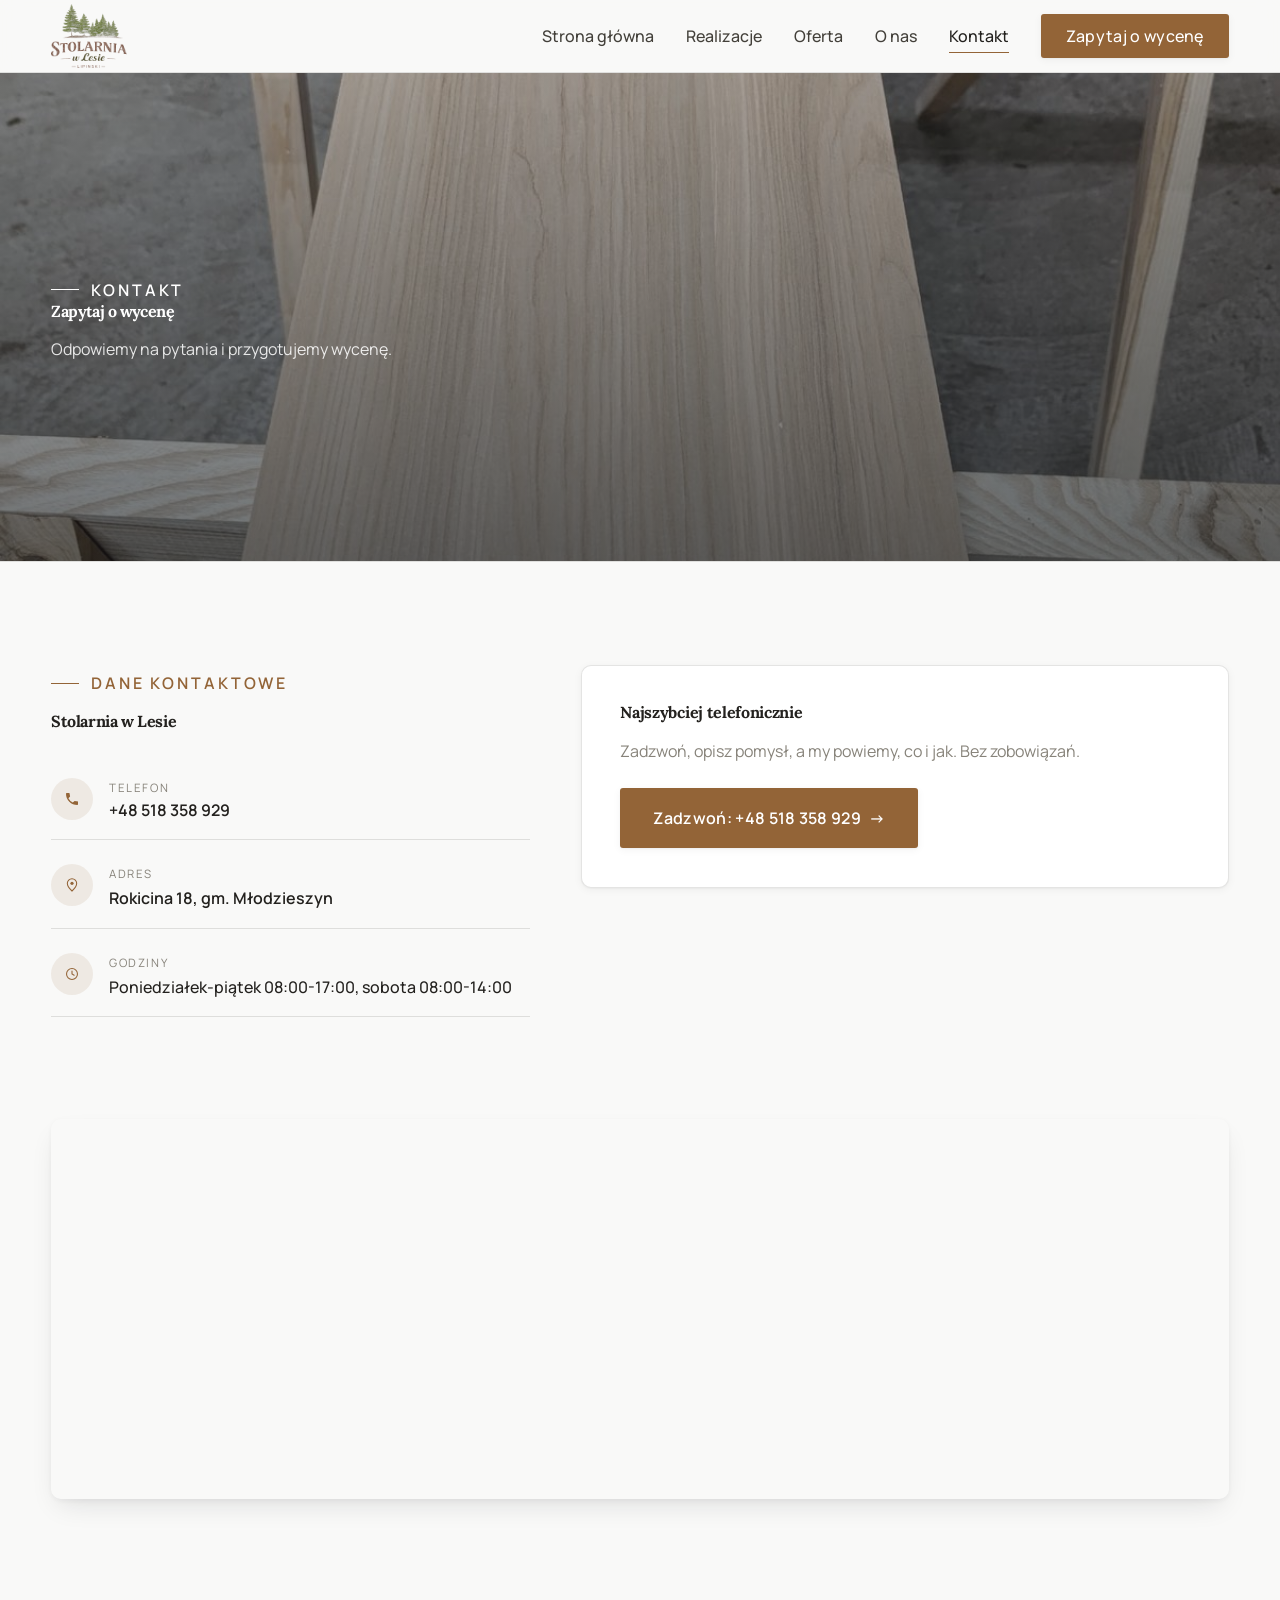
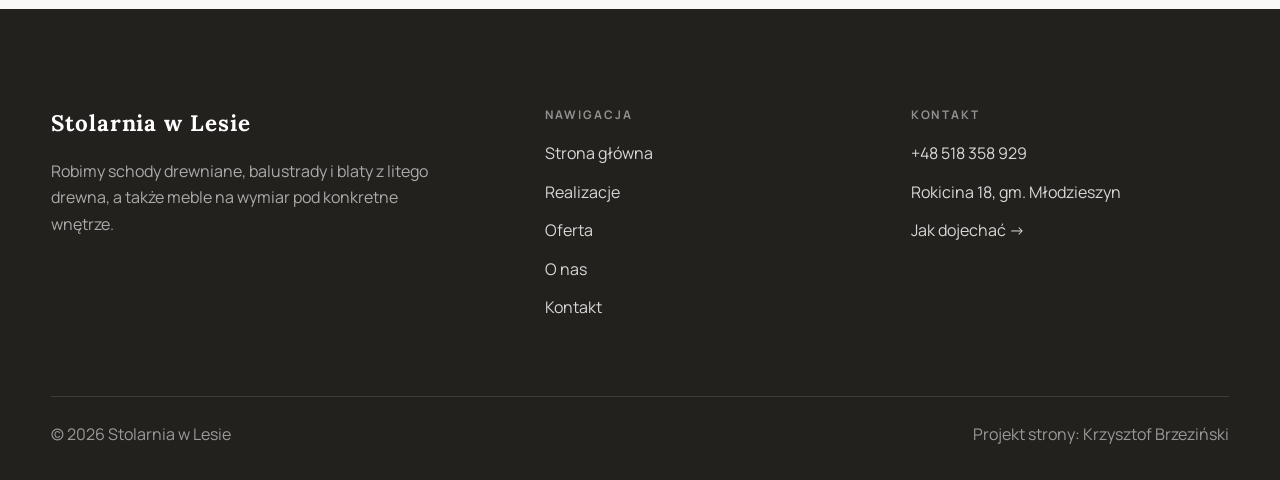
==== kontakt.html @ 7cae258b "Demo: Stolarnia w Lesie (schody i blaty z drewna) - realne zdjęcia + logo z wizytówki Google" ====
<!DOCTYPE html>
<html lang="pl">
<head>
<meta charset="UTF-8">
<meta name="viewport" content="width=device-width, initial-scale=1.0">
<title>Kontakt - Stolarnia w Lesie</title>
<meta name="description" content="Kontakt Stolarnia w Lesie - Rokicina 18, gm. Młodzieszyn">
<link rel="preconnect" href="https://fonts.googleapis.com">
<link rel="preconnect" href="https://fonts.gstatic.com" crossorigin>
<link href="https://fonts.googleapis.com/css2?family=Lora:wght@500;600;700&family=Manrope:wght@400;500;600&display=swap" rel="stylesheet">
<link rel="stylesheet" href="assets/styles.css">
</head>
<body>

<header class="nav">
  <div class="wrap nav-inner">
    <a class="brand brand-has-logo" href="index.html"><img class="brand-logo" src="img/logo.png" alt="Stolarnia w Lesie"></a>
    <nav class="nav-links">
      <a href="index.html">Strona główna</a>
      <a href="realizacje.html">Realizacje</a>
      <a href="oferta.html">Oferta</a>
      <a href="o-nas.html">O nas</a>
      <a href="kontakt.html" class="active">Kontakt</a>
      <a href="kontakt.html" class="btn btn-accent">Zapytaj o wycenę</a>
    </nav>
    <button class="nav-toggle" aria-label="Menu"><span></span><span></span><span></span></button>
  </div>
</header>

<section class="pagehead">
  <img src="img/g4.jpg" alt="Stolarnia w Lesie - Zapytaj o wycenę">
  <div class="wrap">
    <span class="eyebrow">Kontakt</span>
    <h1>Zapytaj o wycenę</h1>
    <p>Odpowiemy na pytania i przygotujemy wycenę.</p>
  </div>
</section>
<section>
  <div class="wrap contact-grid">
    <div class="reveal">
      <span class="eyebrow">Dane kontaktowe</span>
      <h2 style="margin:var(--space-4) 0 var(--space-6)">Stolarnia w Lesie</h2>
      <div class="info-list">
        <div class="info-row"><div class="ic"><svg class="ico-tel" width="16" height="16" viewBox="0 0 24 24" fill="none" aria-hidden="true"><path d="M6.6 10.8a15.5 15.5 0 0 0 6.6 6.6l2.2-2.2a1 1 0 0 1 1-.24 11.4 11.4 0 0 0 3.6.58 1 1 0 0 1 1 1V20a1 1 0 0 1-1 1A17 17 0 0 1 3 4a1 1 0 0 1 1-1h3.5a1 1 0 0 1 1 1c0 1.25.2 2.46.58 3.6a1 1 0 0 1-.25 1l-2.23 2.2Z" fill="currentColor"/></svg></div><div><div class="lbl">Telefon</div><a class="val" href="tel:+48518358929">+48 518 358 929</a></div></div>
        <div class="info-row"><div class="ic"><svg class="ico-pin" width="16" height="16" viewBox="0 0 24 24" fill="none" aria-hidden="true"><path d="M12 21s7-6.1 7-11.5A7 7 0 0 0 5 9.5C5 14.9 12 21 12 21Z" stroke="currentColor" stroke-width="1.6" fill="none"/><circle cx="12" cy="9.5" r="2.4" fill="currentColor"/></svg></div><div><div class="lbl">Adres</div><div class="val">Rokicina 18, gm. Młodzieszyn</div></div></div>
        <div class="info-row"><div class="ic"><svg class="ico-clock" width="16" height="16" viewBox="0 0 24 24" fill="none" aria-hidden="true"><circle cx="12" cy="12" r="8.2" stroke="currentColor" stroke-width="1.6"/><path d="M12 7.5V12l3.2 1.9" stroke="currentColor" stroke-width="1.6" stroke-linecap="round"/></svg></div><div><div class="lbl">Godziny</div><div class="val" style="font-weight:500">Poniedziałek-piątek 08:00-17:00, sobota 08:00-14:00</div></div></div>
      </div>
    </div>
    <div class="reveal">
      <div class="form">
        <h3 style="margin-bottom:var(--space-4)">Najszybciej telefonicznie</h3>
        <p class="muted" style="margin-bottom:var(--space-5)">Zadzwoń, opisz pomysł, a my powiemy, co i jak. Bez zobowiązań.</p>
        <a href="tel:+48518358929" class="btn btn-accent" style="justify-content:center">Zadzwoń: +48 518 358 929 <span class="arr">→</span></a>
      </div>
    </div>
  </div>
</section>
<section style="padding-top:0">
  <div class="wrap reveal">
    <iframe class="map" title="Stolarnia w Lesie - Sochaczew" src="https://maps.google.com/maps?q=52.3304174%2C20.1291315&z=15&output=embed" loading="lazy" referrerpolicy="no-referrer-when-downgrade"></iframe>
  </div>
</section>

<footer>
  <div class="wrap">
    <div class="foot-grid">
      <div class="foot-brand">
        <div class="name">Stolarnia w Lesie</div>
        <p>Robimy schody drewniane, balustrady i blaty z litego drewna, a także meble na wymiar pod konkretne wnętrze.</p>
      </div>
      <div class="foot-col">
        <h4>Nawigacja</h4>
        <a href="index.html">Strona główna</a>
        <a href="realizacje.html">Realizacje</a>
        <a href="oferta.html">Oferta</a>
        <a href="o-nas.html">O nas</a>
        <a href="kontakt.html">Kontakt</a>
      </div>
      <div class="foot-col">
        <h4>Kontakt</h4>
        <a href="tel:+48518358929">+48 518 358 929</a>
        <p>Rokicina 18, gm. Młodzieszyn</p>
        <a href="https://maps.google.com/?cid=9278666381955128504&g_mp=CiVnb29nbGUubWFwcy5wbGFjZXMudjEuUGxhY2VzLkdldFBsYWNlEAIYBCAA" target="_blank" rel="noopener">Jak dojechać →</a>
      </div>
    </div>
    <div class="foot-bot">
      <span>© 2026 Stolarnia w Lesie</span>
      <span>Projekt strony: Krzysztof Brzeziński</span>
    </div>
  </div>
</footer>


<script src="assets/main.js"></script>
</body>
</html>
---- assets/styles.css ----
/* ============================================================
   STOLBASZ — premium, architektoniczny B2B fit-out
   Jasna paleta, zero brązu. System wg premium-web-craft.
   Projekt strony: Krzysztof Brzeziński
   ============================================================ */

:root{
  /* PALETA — jasna, architektoniczna, chłodna */
  --paper:#F3F1EC;          /* główne tło */
  --paper-2:#E6E3DB;        /* sekcje alternatywne (chłodny jasny szary) */
  --paper-3:#E6E3DB;        /* delikatne wypełnienia */
  --ink:#23211E;            /* tekst główny — chłodny grafit */
  --ink-soft:#43403A;       /* nagłówki drugorzędne */
  --muted:#87837A;          /* tekst poboczny */
  --line:rgba(35,33,30,.12);/* hairline */
  --accent:#8A6B3C;         /* stonowany petrol-slate — jedyny akcent */
  --accent-d:#6E5430;
  --accent-soft:rgba(138,107,60,.10);
  --dark:#23211E;           /* sekcje ciemne (stopka/CTA) */

  /* ODSTĘPY — skala 4/8 */
  --space-1:4px; --space-2:8px; --space-3:12px; --space-4:16px; --space-5:24px;
  --space-6:32px; --space-7:48px; --space-8:64px; --space-9:96px; --space-10:128px;

  /* TYPOGRAFIA — fluid clamp() */
  --text-sm:clamp(.82rem,.8rem+.1vw,.9rem);
  --text-base:clamp(1rem,.97rem+.15vw,1.1rem);
  --text-lg:clamp(1.12rem,1.05rem+.3vw,1.3rem);
  --text-h3:clamp(1.2rem,1.1rem+.5vw,1.5rem);
  --text-h2:clamp(1.9rem,1.5rem+1.9vw,2.8rem);
  --text-h1:clamp(2.6rem,1.9rem+3.6vw,4.6rem);

  /* PROMIENIE — architektoniczne, raczej ostre */
  --r-sm:3px; --r-md:6px; --r-lg:10px;

  /* RUCH */
  --ease:cubic-bezier(.25,.46,.45,.94); --dur:.24s;

  /* CIENIE — miękkie, warstwowe */
  --sh-sm:0 1px 2px rgba(16,24,32,.04), 0 2px 8px rgba(16,24,32,.05);
  --sh-md:0 2px 6px rgba(16,24,32,.05), 0 12px 28px -8px rgba(16,24,32,.12);
  --sh-lg:0 6px 14px rgba(16,24,32,.07), 0 26px 56px -18px rgba(16,24,32,.22);

  --hairline:1px solid var(--line);

  --font-display:'Lora',serif;
  --font-body:'Manrope',sans-serif;
}

*{box-sizing:border-box;margin:0;padding:0}
html{scroll-behavior:smooth}
body{
  font-family:var(--font-body);
  font-size:var(--text-base);
  line-height:1.65;
  color:var(--ink);
  background:var(--paper);
  -webkit-font-smoothing:antialiased;
  text-rendering:optimizeLegibility;
}
img{max-width:100%;display:block}
a{color:inherit;text-decoration:none}

.wrap{width:min(92%,1180px);margin-inline:auto}
section{padding-block:clamp(52px,6.5vw,96px)}

h1,h2,h3{font-family:var(--font-display);font-weight:700;line-height:1.08;letter-spacing:-.02em;color:var(--ink)}
h1{font-size:var(--text-h1);letter-spacing:-.035em}
h2{font-size:var(--text-h2);letter-spacing:-.025em}
h3{font-size:var(--text-h3)}
p{max-width:65ch}

.eyebrow{
  font-family:var(--font-body);
  font-size:var(--text-sm);
  font-weight:600;
  letter-spacing:.18em;
  text-transform:uppercase;
  color:var(--accent);
  display:inline-flex;align-items:center;gap:var(--space-3);
}
.eyebrow::before{content:"";width:28px;height:1px;background:var(--accent);display:inline-block}

.muted{color:var(--muted)}
.lead{font-size:var(--text-lg);line-height:1.55;color:var(--ink-soft);max-width:50ch}

/* ---------- BUTTONS ---------- */
.btn{
  display:inline-flex;align-items:center;gap:var(--space-2);
  font-weight:600;font-size:var(--text-sm);letter-spacing:.02em;
  padding:var(--space-4) var(--space-6);
  border-radius:var(--r-sm);
  transition:transform var(--dur) var(--ease),box-shadow var(--dur) var(--ease),background var(--dur) var(--ease);
  cursor:pointer;border:1px solid transparent;
}
.btn-accent{background:var(--accent);color:#fff;box-shadow:var(--sh-sm)}
.btn-accent:hover{background:var(--accent-d);transform:translateY(-2px);box-shadow:var(--sh-md)}
.btn-accent:active{transform:translateY(0);box-shadow:var(--sh-sm)}
.btn-ghost{background:transparent;color:var(--ink);border-color:var(--line)}
.btn-ghost:hover{border-color:var(--accent);color:var(--accent);transform:translateY(-2px)}
.btn-light{background:#fff;color:var(--ink);box-shadow:var(--sh-sm)}
.btn-light:hover{transform:translateY(-2px);box-shadow:var(--sh-md)}
.btn .arr{transition:transform var(--dur) var(--ease)}
.btn:hover .arr{transform:translateX(4px)}

/* ---------- NAV ---------- */
.nav{
  position:sticky;top:0;z-index:50;
  background:color-mix(in srgb,var(--paper) 88%,transparent);
  backdrop-filter:saturate(140%) blur(10px);
  border-bottom:var(--hairline);
}
.nav-inner{display:flex;align-items:center;justify-content:space-between;height:72px}
.brand{display:flex;flex-direction:column;line-height:1}
.brand .name{font-family:var(--font-display);font-weight:800;font-size:1.35rem;letter-spacing:.04em}
.brand .sub{font-size:.62rem;letter-spacing:.34em;text-transform:uppercase;color:var(--muted);margin-top:5px}
.nav-links{display:flex;align-items:center;gap:var(--space-6)}
.nav-links a{font-size:var(--text-sm);font-weight:500;color:var(--ink-soft);position:relative;padding-block:4px;transition:color var(--dur) var(--ease)}
.nav-links a::after{content:"";position:absolute;left:0;bottom:0;width:0;height:1.5px;background:var(--accent);transition:width var(--dur) var(--ease)}
.nav-links a:hover,.nav-links a.active{color:var(--ink)}
.nav-links a:hover::after,.nav-links a.active::after{width:100%}
.nav-links .btn{padding:var(--space-2) var(--space-5)}
/* przyciski w nav: właściwy kolor (przebij .nav-links a) + bez podkreślenia */
.nav-links a.btn-accent{color:#fff}
.nav-links a.btn-ghost,.nav-links a.btn-light{color:var(--ink)}
.nav-links a.btn::after{display:none}
.nav-toggle{display:none;background:none;border:none;cursor:pointer;flex-direction:column;gap:5px;padding:8px}
.nav-toggle span{width:24px;height:2px;background:var(--ink);transition:var(--dur)}

/* ---------- HERO (split) ---------- */
.hero{position:relative;overflow:hidden;border-bottom:var(--hairline)}
.hero-grid{display:grid;grid-template-columns:1.05fr .95fr;gap:clamp(24px,4vw,60px);align-items:center;
  padding-block:clamp(36px,4.5vw,64px)}
.hero-copy .eyebrow{margin-bottom:var(--space-5)}
.hero-copy h1{margin-bottom:var(--space-5)}
.hero-copy .lead{margin-bottom:var(--space-7)}
.hero-actions{display:flex;flex-wrap:wrap;gap:var(--space-4)}
.hero-art{position:relative;aspect-ratio:4/3;border-radius:var(--r-lg);overflow:hidden;box-shadow:var(--sh-lg)}
.hero-art img{width:100%;height:100%;object-fit:cover}
.hero-art::after{content:"";position:absolute;inset:0;background:linear-gradient(180deg,transparent 55%,rgba(18,24,28,.28))}
.hero-badge{position:absolute;left:var(--space-5);bottom:var(--space-5);z-index:2;
  background:rgba(252,252,251,.94);backdrop-filter:blur(4px);
  border-radius:var(--r-md);padding:var(--space-4) var(--space-5);box-shadow:var(--sh-md);max-width:78%}
.hero-badge strong{display:block;font-family:var(--font-display);font-size:1rem;letter-spacing:-.01em}
.hero-badge span{font-size:var(--text-sm);color:var(--muted)}

/* ---------- HERO duży / kinowy (strona główna) ---------- */
.hero-cine{position:relative;min-height:clamp(560px,82vh,840px);min-height:clamp(560px,82svh,840px);display:flex;align-items:center;overflow:hidden;border-bottom:var(--hairline)}
.hero-cine>img{position:absolute;inset:0;width:100%;height:100%;object-fit:cover;z-index:0}
.hero-cine::after{content:"";position:absolute;inset:0;z-index:1;
  background:linear-gradient(95deg,rgba(13,18,23,.86) 0%,rgba(13,18,23,.64) 32%,rgba(13,18,23,.24) 62%,rgba(13,18,23,.04) 100%)}
.hero-cine .wrap{position:relative;z-index:2;padding-block:var(--space-8)}
.hero-cine .hero-copy{max-width:660px}
.hero-cine .eyebrow{color:#fff;margin-bottom:var(--space-5)}
.hero-cine .eyebrow::before{background:#fff}
.hero-cine h1{color:#fff;margin-bottom:var(--space-5);font-size:clamp(2.9rem,2rem+4.4vw,5.2rem)}
.hero-cine .lead{color:rgba(255,255,255,.92);max-width:48ch;margin-bottom:var(--space-7)}
.hero-cine .hero-actions{display:flex;flex-wrap:wrap;gap:var(--space-4)}
@media(max-width:680px){
  .hero-cine{min-height:clamp(520px,76vh,640px);min-height:clamp(520px,76svh,640px);align-items:flex-end}
  .hero-cine::after{background:linear-gradient(0deg,rgba(13,18,23,.9) 6%,rgba(13,18,23,.45) 55%,rgba(13,18,23,.25) 100%)}
  .hero-cine .wrap{padding-bottom:var(--space-9)}
}

/* full-bleed hero variant (podstrony) */
.pagehead{position:relative;min-height:46vh;min-height:46svh;display:flex;align-items:flex-end;overflow:hidden;border-bottom:var(--hairline)}
.pagehead img{position:absolute;inset:0;width:100%;height:100%;object-fit:cover}
.pagehead::after{content:"";position:absolute;inset:0;background:linear-gradient(180deg,rgba(18,24,28,.25),rgba(18,24,28,.62))}
.pagehead .wrap{position:relative;z-index:2;padding-block:var(--space-9);color:#fff}
.pagehead h1{color:#fff;max-width:18ch}
.pagehead .eyebrow{color:#fff}
.pagehead .eyebrow::before{background:#fff}
.pagehead p{color:rgba(255,255,255,.86);margin-top:var(--space-4);max-width:54ch}

/* ---------- STRIP (pasek skrótów / liczby) ---------- */
.strip{background:var(--dark);color:#fff}
.strip .wrap{display:grid;grid-template-columns:repeat(4,1fr);gap:var(--space-6);padding-block:var(--space-8)}
.strip .item .k{font-family:var(--font-display);font-size:clamp(1.6rem,1.2rem+1.4vw,2.4rem);font-weight:800;letter-spacing:-.02em;color:#fff}
.strip .item .v{font-size:var(--text-sm);color:rgba(255,255,255,.66);margin-top:var(--space-2);line-height:1.45}
.strip .item{border-left:2px solid var(--accent);padding-left:var(--space-5)}

/* ---------- SECTION HEAD ---------- */
.head{max-width:48rem;margin-bottom:var(--space-8)}
.head.center{margin-inline:auto;text-align:center}
.head .eyebrow{margin-bottom:var(--space-4)}
.head h2{margin-bottom:var(--space-4)}
.head p{color:var(--muted);font-size:var(--text-lg);line-height:1.55}
.head.center p{margin-inline:auto}

/* ---------- INTRO SPLIT ---------- */
.split{display:grid;grid-template-columns:.92fr 1.08fr;gap:clamp(28px,5vw,80px);align-items:center}
.split.rev{grid-template-columns:1.08fr .92fr}
.split.rev .split-art{order:-1}
.split-art{position:relative;aspect-ratio:5/4;border-radius:var(--r-lg);overflow:hidden;box-shadow:var(--sh-lg)}
.split-art img{width:100%;height:100%;object-fit:cover}
.split-copy h2{margin-bottom:var(--space-5)}
.split-copy p+p{margin-top:var(--space-4)}
.split-copy .btn{margin-top:var(--space-6)}

/* ---------- SERVICES (zakres) ---------- */
.svc-grid{display:grid;grid-template-columns:repeat(auto-fit,minmax(280px,1fr));gap:var(--space-5)}
.svc{background:#fff;border:var(--hairline);border-radius:var(--r-md);padding:var(--space-7) var(--space-6);
  transition:transform var(--dur) var(--ease),box-shadow var(--dur) var(--ease),border-color var(--dur) var(--ease);
  position:relative;overflow:hidden}
.svc::before{content:"";position:absolute;left:0;top:0;width:3px;height:0;background:var(--accent);transition:height var(--dur) var(--ease)}
.svc:hover{transform:translateY(-4px);box-shadow:var(--sh-md);border-color:transparent}
.svc:hover::before{height:100%}
.svc .ic{font-family:var(--font-display);font-size:.8rem;font-weight:700;letter-spacing:.12em;color:var(--accent);margin-bottom:var(--space-4)}
.svc h3{margin-bottom:var(--space-3);font-size:1.22rem}
.svc p{color:var(--muted);font-size:var(--text-base);line-height:1.6}

/* big detailed service rows */
.svc-row{display:grid;grid-template-columns:.8fr 1.2fr;gap:clamp(20px,4vw,60px);align-items:center;padding-block:var(--space-8)}
.svc-row+.svc-row{border-top:var(--hairline)}
.svc-row.rev{grid-template-columns:1.2fr .8fr}
.svc-row.rev .svc-row-art{order:-1}
.svc-row-art{aspect-ratio:4/3;border-radius:var(--r-md);overflow:hidden;box-shadow:var(--sh-md)}
.svc-row-art img{width:100%;height:100%;object-fit:cover}
.svc-row h3{font-size:1.5rem;margin-bottom:var(--space-4)}
.svc-row .num{font-family:var(--font-display);font-size:.85rem;font-weight:700;letter-spacing:.14em;color:var(--accent);display:block;margin-bottom:var(--space-3)}
.svc-row ul{list-style:none;margin-top:var(--space-4);display:flex;flex-direction:column;gap:var(--space-2)}
.svc-row li{position:relative;padding-left:var(--space-5);color:var(--muted);font-size:var(--text-base)}
.svc-row li::before{content:"";position:absolute;left:0;top:.62em;width:8px;height:1px;background:var(--accent)}

/* ---------- GALLERY (realizacje) ---------- */
.gallery{display:grid;grid-template-columns:repeat(12,1fr);gap:var(--space-4);grid-auto-rows:200px}
/* GALERIA MASONRY — pionowe zdjęcia (portrety beauty/wellness) bez przycinania: kolumny, height auto */
.gallery-masonry{column-count:3;column-gap:var(--space-4)}
@media(max-width:900px){.gallery-masonry{column-count:2}}
@media(max-width:560px){.gallery-masonry{column-count:1}}
.gallery-masonry .m-tile{break-inside:avoid;margin:0 0 var(--space-4);padding:0;position:relative;overflow:hidden;border-radius:var(--r-md);border:1px solid var(--line)}
.gallery-masonry .m-tile img{width:100%;height:auto;display:block}
.gallery-masonry .m-tile .cap{position:absolute;left:0;right:0;bottom:0;padding:var(--space-4);color:#fff;background:linear-gradient(0deg,rgba(0,0,0,.55),transparent);font-size:var(--text-sm)}
.gallery-masonry .m-tile .cap small{display:block;font-weight:400;opacity:.78;letter-spacing:.04em;text-transform:uppercase;font-size:.66rem;margin-top:3px}
.tile{position:relative;overflow:hidden;border-radius:var(--r-md);box-shadow:var(--sh-sm);
  transition:transform var(--dur) var(--ease),box-shadow var(--dur) var(--ease)}
.tile img{width:100%;height:100%;object-fit:cover;transition:transform .6s var(--ease)}
.tile:hover{box-shadow:var(--sh-md)}
.tile:hover img{transform:scale(1.05)}
.tile .cap{position:absolute;left:0;right:0;bottom:0;padding:var(--space-5) var(--space-4) var(--space-4);
  background:linear-gradient(transparent,rgba(18,24,28,.78));color:#fff;
  font-size:var(--text-sm);font-weight:600;letter-spacing:.01em;
  opacity:0;transform:translateY(8px);transition:var(--dur) var(--ease)}
.tile:hover .cap{opacity:1;transform:translateY(0)}
.tile .cap small{display:block;font-weight:400;opacity:.78;letter-spacing:.04em;text-transform:uppercase;font-size:.66rem;margin-top:3px}
/* bento spans */
.t-wide{grid-column:span 6}
.t-tall{grid-column:span 6;grid-row:span 2}
.t-std{grid-column:span 6}
.t-third{grid-column:span 4}
.t-two3{grid-column:span 8}

/* ---------- TRUST / WIARYGODNOŚĆ ---------- */
.trust{background:var(--paper-2)}
.trust-grid{display:grid;grid-template-columns:repeat(auto-fit,minmax(240px,1fr));gap:var(--space-5);margin-top:var(--space-7)}
.trust-card{background:#fff;border-radius:var(--r-md);padding:var(--space-7) var(--space-6);box-shadow:var(--sh-sm);border-top:3px solid var(--accent)}
.trust-card .big{font-family:var(--font-display);font-size:clamp(1.8rem,1.3rem+1.6vw,2.6rem);font-weight:800;letter-spacing:-.02em;color:var(--ink);line-height:1}
.trust-card h3{font-size:1.12rem;margin:var(--space-3) 0 var(--space-2)}
.trust-card p{color:var(--muted);font-size:var(--text-base);line-height:1.55}

/* ---------- CTA band ---------- */
.cta{background:var(--dark);color:#fff;position:relative;overflow:hidden}
.cta .wrap{display:grid;grid-template-columns:1.4fr .6fr;gap:var(--space-7);align-items:center;position:relative;z-index:2}
.cta h2{color:#fff;max-width:20ch}
.cta p{color:rgba(255,255,255,.74);margin-top:var(--space-4)}
.cta-actions{display:flex;flex-direction:column;gap:var(--space-3);align-items:flex-start}
.cta::before{content:"";position:absolute;right:-80px;top:-80px;width:360px;height:360px;border-radius:50%;
  background:radial-gradient(circle,var(--accent-soft),transparent 70%)}

/* ---------- CONTACT ---------- */
.contact-grid{display:grid;grid-template-columns:.85fr 1.15fr;gap:clamp(28px,4vw,56px);align-items:start}
.info-list{display:flex;flex-direction:column;gap:var(--space-2)}
.info-row{display:flex;gap:var(--space-4);align-items:flex-start;padding-block:var(--space-4);border-bottom:var(--hairline)}
.info-row .ic{flex:none;width:42px;height:42px;display:grid;place-items:center;border-radius:50%;
  background:var(--accent-soft);color:var(--accent);font-size:1.05rem}
.info-row .lbl{font-size:.72rem;letter-spacing:.14em;text-transform:uppercase;color:var(--muted)}
.info-row .val{font-weight:600;font-size:var(--text-base);margin-top:2px}
.info-row a.val:hover{color:var(--accent)}
.map{border:none;border-radius:var(--r-lg);box-shadow:var(--sh-md);width:100%;height:100%;min-height:380px;filter:grayscale(.2) contrast(1.02)}
.form{background:#fff;border:var(--hairline);border-radius:var(--r-lg);padding:clamp(24px,3vw,40px);box-shadow:var(--sh-sm)}
.form .fld{margin-bottom:var(--space-5)}
.form label{display:block;font-size:var(--text-sm);font-weight:600;margin-bottom:var(--space-2)}
.form input,.form textarea{width:100%;font-family:inherit;font-size:var(--text-base);color:var(--ink);
  padding:var(--space-4);border:var(--hairline);border-radius:var(--r-sm);background:var(--paper);transition:border-color var(--dur)}
.form input:focus,.form textarea:focus{outline:none;border-color:var(--accent);background:#fff}
.form textarea{resize:vertical;min-height:120px}
.form .note{font-size:var(--text-sm);color:var(--muted);margin-top:var(--space-3)}

/* ---------- FOOTER ---------- */
footer{background:var(--dark);color:#fff;padding-block:var(--space-9) var(--space-6)}
.foot-grid{display:grid;grid-template-columns:1.4fr 1fr 1fr;gap:var(--space-7);margin-bottom:var(--space-8)}
.foot-brand .name{font-family:var(--font-display);font-weight:800;font-size:1.4rem;letter-spacing:.04em}
.foot-brand p{color:rgba(255,255,255,.62);margin-top:var(--space-4);font-size:var(--text-base);max-width:38ch}
.foot-col h4{font-size:.74rem;letter-spacing:.16em;text-transform:uppercase;color:rgba(255,255,255,.5);margin-bottom:var(--space-4)}
.foot-col a,.foot-col p{display:block;color:rgba(255,255,255,.82);font-size:var(--text-base);margin-bottom:var(--space-3)}
.foot-col a:hover{color:#fff}
.foot-bot{border-top:1px solid rgba(255,255,255,.12);padding-top:var(--space-5);display:flex;justify-content:space-between;flex-wrap:wrap;gap:var(--space-3);
  font-size:var(--text-sm);color:rgba(255,255,255,.55)}
.foot-bot a:hover{color:#fff}

/* ---------- REVEAL ---------- */
.reveal{opacity:0;transform:translateY(22px);transition:opacity .6s var(--ease),transform .6s var(--ease)}
.reveal.in{opacity:1;transform:none}

/* ---------- RESPONSIVE ---------- */
@media(max-width:920px){
  .hero-grid,.split,.split.rev,.svc-row,.svc-row.rev,.cta .wrap,.contact-grid,.foot-grid{grid-template-columns:1fr}
  .split.rev .split-art,.svc-row.rev .svc-row-art{order:0}
  .hero-art{aspect-ratio:16/10;max-height:420px}
  .strip .wrap{grid-template-columns:repeat(2,1fr);gap:var(--space-7)}
  .gallery{grid-auto-rows:180px}
  .t-wide,.t-tall,.t-std,.t-third,.t-two3{grid-column:span 6}
  .t-tall{grid-row:span 1}
  .cta-actions{flex-direction:row;flex-wrap:wrap}
  .foot-grid{gap:var(--space-6)}
}
@media(max-width:680px){
  .nav-links{position:fixed;inset:72px 0 auto 0;background:var(--paper);flex-direction:column;align-items:stretch;
    gap:0;padding:var(--space-4) 6%;border-bottom:var(--hairline);box-shadow:var(--sh-md);
    transform:translateY(-120%);transition:transform var(--dur) var(--ease)}
  .nav-links.open{transform:translateY(0)}
  .nav-links a{padding-block:var(--space-4);border-bottom:var(--hairline)}
  .nav-links .btn{margin-top:var(--space-3);justify-content:center}
  .nav-toggle{display:flex}
  .strip .wrap{grid-template-columns:1fr}
  .gallery{grid-template-columns:repeat(6,1fr)}
  .foot-grid{grid-template-columns:1fr}
}
@media(prefers-reduced-motion:reduce){
  *{animation-duration:.01ms!important;transition:none!important}
  .reveal{opacity:1!important;transform:none!important}
  html{scroll-behavior:auto}
}

/* ============================================================
   PREMIUM LAYER — destylat deep-researchu branż (anty-AI, spokój).
   Zmienne STOLBASZ (--accent/--ink/--paper/--line/--dark). Ruch ledwo
   zauważalny, krzywa cubic-bezier(.16,.84,.44,1); prefers-reduced-motion
   pokryte blanketem wyżej. Karty hairline zamiast cieni = #1 sygnał „nie-AI".
   ============================================================ */

/* więcej oddechu między sekcjami (liderzy: 110-130px) */
section{padding-block:clamp(64px,8vw,128px)}

/* 1) Aksamitny reveal — dłuższa, miękka krzywa zamiast „skoku" */
.reveal{transition:opacity .9s cubic-bezier(.16,.84,.44,1),transform .9s cubic-bezier(.16,.84,.44,1);will-change:opacity,transform}
/* stagger TYLKO w galerii (tam pozycja = porządek dzieci) */
.gallery .reveal:nth-child(2){transition-delay:.07s}
.gallery .reveal:nth-child(3){transition-delay:.14s}
.gallery .reveal:nth-child(4){transition-delay:.21s}
.gallery .reveal:nth-child(5){transition-delay:.28s}
.gallery .reveal:nth-child(6){transition-delay:.35s}

/* 2) Hero STATYCZNY na .hero-cine — Ken Burns CAŁKIEM WYŁĄCZONY 26.06 (3. zgłoszenie Szymona).
   GENEZA: animowanie scale na <img> hero z teksturami (cegły/framugi) re-samplinguje obraz
   klatka po klatce → na części ekranów drobne drganie/shimmer = „heroshot się trzęsie".
   translateY usunięto wcześniej, scale-only + will-change/GPU NIE wystarczyły do GWARANCJI gładkości.
   Krzysztof zażądał pewności („make sure, że błąd się nie pojawi") > efekt. Zero animacji = 0% drgania.
   Delikatny zoom zostaje TYLKO w pełnoekranowych hero gastro/studio (hg-bg/hs-bg — tło, inny
   mechanizm, chwalone, nigdy nie zgłaszane). NIE wracać do KB na .hero-cine bez realnego testu
   na sprzęcie klienta — to ryzyko regresji „trzęsienia”. */
/* BEZPIECZNY "wow" na hero = jednorazowy FADE-IN (opacity), nie zoom.
   opacity nie dotyka bitmapy → gładkie na KAŻDYM zdjęciu/ekranie/GPU, zero ryzyka migotania.
   Geometryczny ruch (scale/translate) na .hero-cine jest ZAKAZANY (bramka pilnuje). */
@keyframes heroFade{from{opacity:0}to{opacity:1}}
.hero-cine>img{transform:none;animation:heroFade 1.1s ease-out both}

/* 3) Akcentowy hairline pod nagłówkiem sekcji, który „rysuje się" przy wejściu */
.head h2{position:relative;padding-bottom:18px}
.head h2::after{content:"";position:absolute;left:0;bottom:0;height:1px;width:0;background:var(--accent);transition:width 1s cubic-bezier(.16,.84,.44,1) .15s}
.head.center h2::after{left:50%;transform:translateX(-50%)}
.head.reveal.in h2::after,.head.center.reveal.in h2::after{width:54px}

/* 4) Karty HAIRLINE zamiast cieni/zaokrągleń (najmocniejszy anty-AI detal) */
.svc{background:transparent;border:1px solid var(--line);border-radius:var(--r-sm);box-shadow:none}
.svc:hover{box-shadow:none;border-color:var(--accent);transform:translateY(-3px)}
.trust-card{background:transparent;box-shadow:none;border:1px solid var(--line);border-top:2px solid var(--accent);border-radius:var(--r-sm)}
.tile{box-shadow:none;border-radius:var(--r-sm)}
.tile:hover{box-shadow:none}

/* 5) Sticky-nav kondensuje się po przewinięciu (sygnał dopracowania) */
.nav{transition:box-shadow .4s ease,background .4s ease}
.nav.is-stuck{box-shadow:0 1px 0 var(--line),0 14px 30px -24px rgba(0,0,0,.45)}
.nav-inner{transition:height .35s var(--ease)}
.nav.is-stuck .nav-inner{height:60px}

/* 6) MANIFESTO — pełnoekranowy cytat-bohater (zastępuje generyczne „Dlaczego my") */
.manifesto{background:var(--paper-2);text-align:center}
.manifesto .wrap{max-width:60rem}
.manifesto p{font-family:var(--font-display);font-style:italic;font-size:clamp(1.6rem,1rem+2.4vw,2.8rem);line-height:1.32;color:var(--ink-soft);margin-inline:auto;max-width:26ch;position:relative;padding-top:var(--space-8)}
.manifesto p::before{content:"";position:absolute;top:0;left:50%;transform:translateX(-50%);width:54px;height:1px;background:var(--accent)}
.manifesto p span{color:var(--accent);font-style:italic}

/* 7) GATEWAYS — 3 duże bramy-zdjęcia (zamiast paska menu usług) */
.gateways{display:grid;grid-template-columns:repeat(3,1fr);gap:var(--space-4)}
.gateway{position:relative;aspect-ratio:3/4;overflow:hidden;border-radius:var(--r-sm);display:block}
.gateway img{width:100%;height:100%;object-fit:cover;transition:transform .8s var(--ease),filter .5s var(--ease)}
.gateway::after{content:"";position:absolute;inset:0;background:linear-gradient(180deg,transparent 38%,rgba(18,24,28,.74))}
.gateway:hover img{transform:scale(1.05);filter:brightness(1.05)}
.gateway .g-ttl{position:absolute;left:0;right:0;bottom:0;z-index:2;padding:var(--space-6) var(--space-5);color:#fff;font-family:var(--font-display);font-size:1.45rem;letter-spacing:-.01em;line-height:1.15}
.gateway .g-ttl small{display:block;font-family:var(--font-body);font-size:var(--text-sm);font-weight:400;opacity:.82;letter-spacing:.03em;margin-top:5px}
@media(max-width:760px){.gateways{grid-template-columns:1fr}.gateway{aspect-ratio:16/10}}

/* 8) LOGO klienta w nagłówku (gdy podane --logo) */
/* 52px domyślnie (feedback Bartka 06.07.2026: 40px ginęło, uwaga padła 3x; ~56px sprawdzone na żywym demie anna-borowiec-makeup) */
.brand-logo{height:64px;width:auto;max-width:300px;object-fit:contain;display:block}
.nav.is-stuck .brand-logo{height:52px}
@media(max-width:680px){.brand-logo{height:46px;max-width:210px}}

/* === auto-paleta ze zdjęć klienta (dopasowanie do estetyki socials) === */
:root{--accent:#936437;--accent-d:#714B25;--accent-soft:rgba(147,100,55,0.10);--paper:#F9F9F8;--paper-2:#EFEEED;--paper-3:#E8E7E5;}
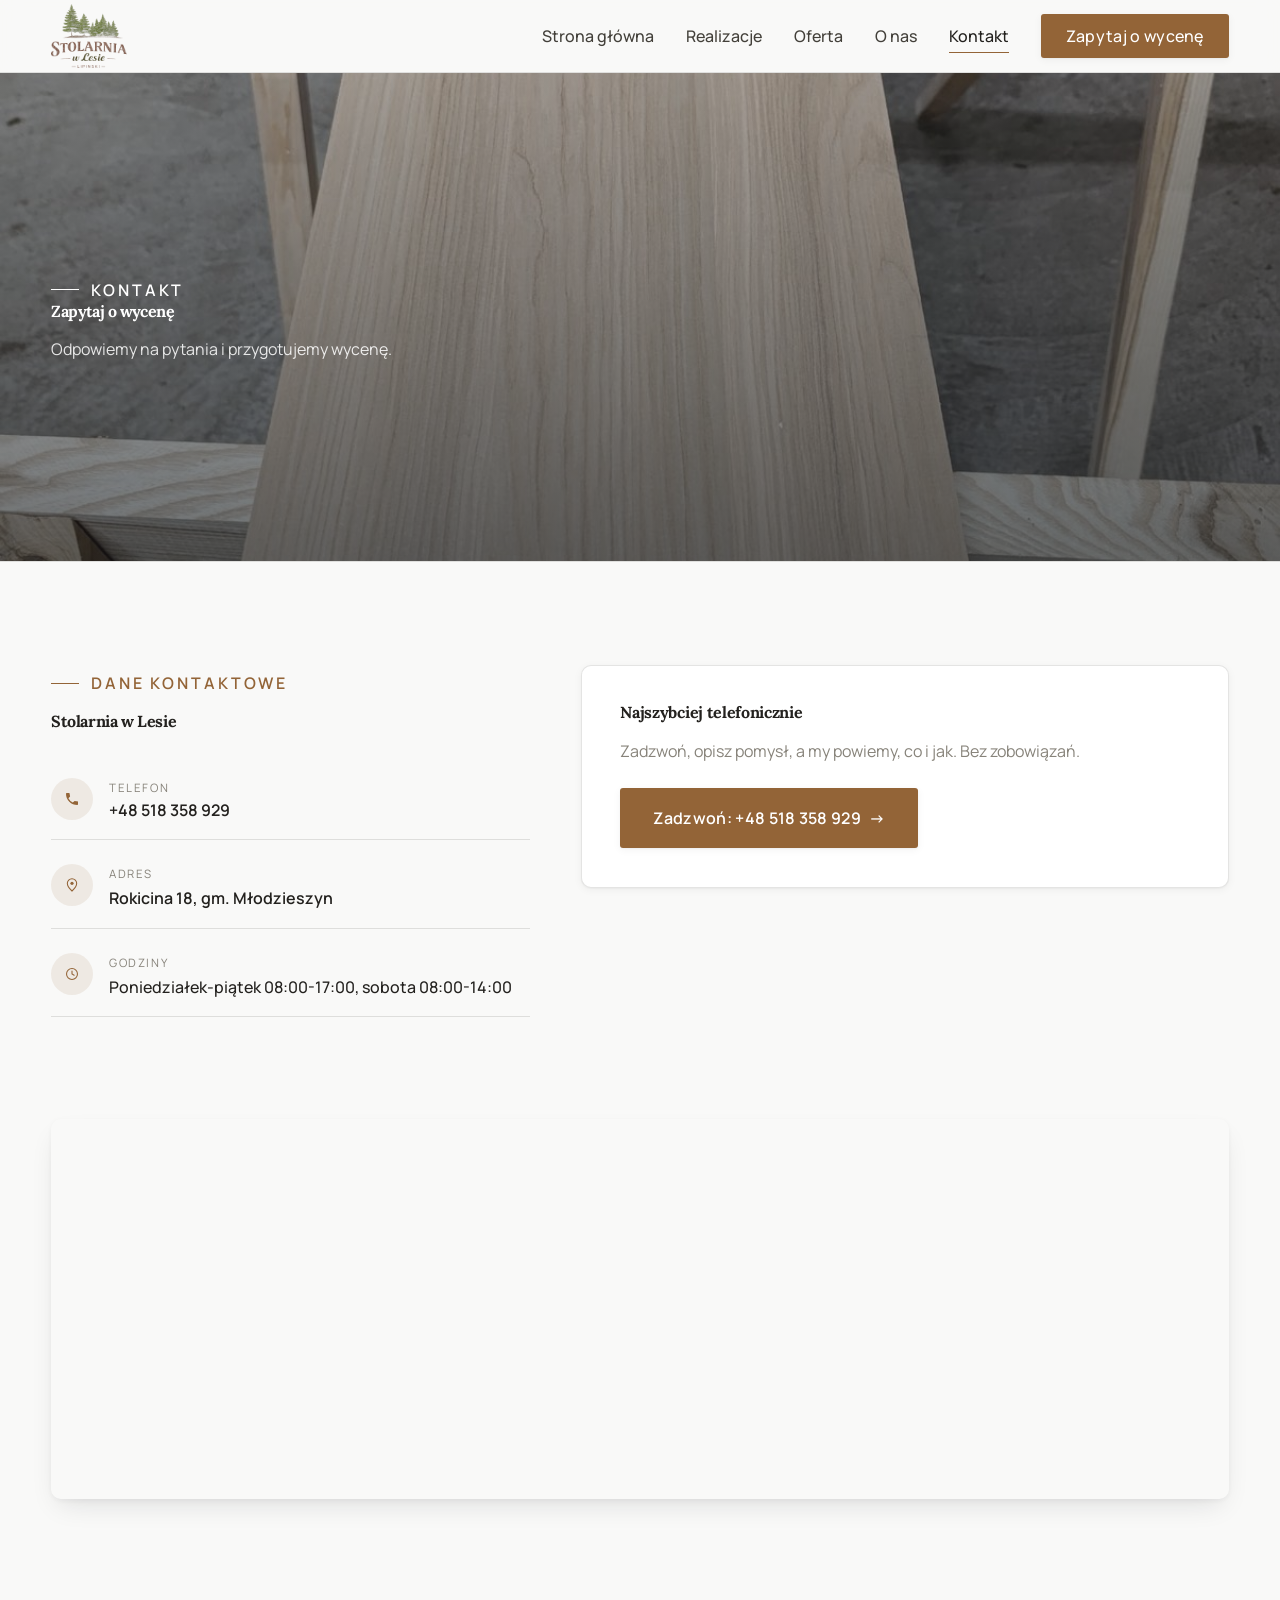
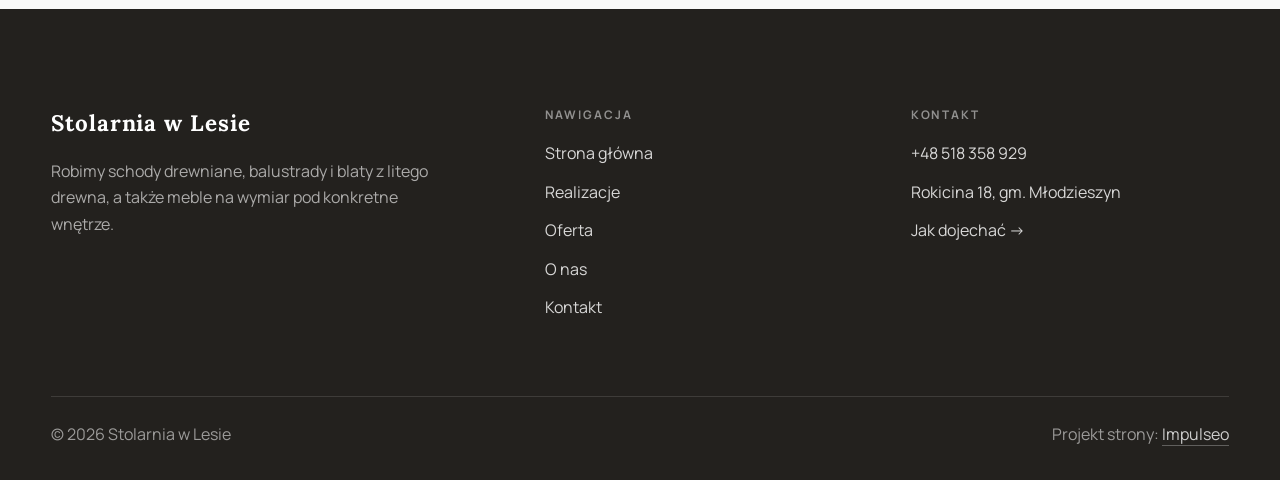
==== commit 9b93a7e0: "Stopka: podpis Impulseo z linkiem + poprawka znikajacego napisu w naglowku" ====
--- a/kontakt.html
+++ b/kontakt.html
@@ -85,7 +85,7 @@
     </div>
     <div class="foot-bot">
       <span>© 2026 Stolarnia w Lesie</span>
-      <span>Projekt strony: Krzysztof Brzeziński</span>
+      <span>Projekt strony: <a class="foot-credit" href="https://impulseo.pl" target="_blank" rel="noopener">Impulseo</a></span>
     </div>
   </div>
 </footer>
--- a/assets/styles.css
+++ b/assets/styles.css
@@ -1,7 +1,7 @@
 /* ============================================================
    STOLBASZ — premium, architektoniczny B2B fit-out
    Jasna paleta, zero brązu. System wg premium-web-craft.
-   Projekt strony: Krzysztof Brzeziński
+   Projekt strony: Impulseo (impulseo.pl)
    ============================================================ */
 
 :root{
@@ -409,3 +409,64 @@
 
 /* === auto-paleta ze zdjęć klienta (dopasowanie do estetyki socials) === */
 :root{--accent:#936437;--accent-d:#714B25;--accent-soft:rgba(147,100,55,0.10);--paper:#F9F9F8;--paper-2:#EFEEED;--paper-3:#E8E7E5;}
+
+/* === HERO-FIT (29.07.2026) — hero DOPASOWUJE SIĘ do wysokości okna =========================
+   Zgłoszenie K. 29.07: na jego laptopie przyciski CTA w hero były ucięte dolną krawędzią
+   (Modern House). Pomiar headless (1512x879 → realny widok 792 px): dolna krawędź CTA
+   wypadała 123 px POD ekranem. Nawet przy maksymalnym oknie (982) było -20 px.
+
+   DLACZEGO POPRZEDNI FIX NIE DZIAŁAŁ: 27.07 dołożyliśmy @media(max-height:820px) — próg.
+   Widok K. ma ~792-895 px, czyli TUŻ NAD progiem → reguła w ogóle się nie włączała.
+   Progi są kruche: każdy inny laptop/dok/pasek zakładek przesuwa granicę.
+
+   ROZWIĄZANIE: zero progów. Każdy rozmiar, który decyduje o wysokości hero (typografia,
+   odstępy, padding), dostaje `min(dotychczasowa-wartość, X svh)` — czyli na wysokim ekranie
+   nic się nie zmienia, a im niższe okno, tym płynniej mniejsze. Treści NIE ucinamy.
+
+   Doklejane na SAM KONIEC styles.css (po motion) → wygrywa kaskadę, nie rusza reguł w miejscu.
+   Weryfikacja: tools-retrofit/measure_fold.py (mierzy zapas pod CTA dla 720/800/879/982). */
+
+/* ---------- HERO KINOWY (strona główna, rodziny „editorial") ---------- */
+.hero-cine .wrap{padding-block:min(var(--space-8),4svh)}
+.hero-cine .eyebrow{margin-bottom:min(var(--space-5),2svh)}
+.hero-cine h1{font-size:min(clamp(2.9rem,2rem + 4.4vw,5.2rem),7.6svh);
+  margin-bottom:min(var(--space-5),2.4svh)}
+.hero-cine .lead{font-size:min(1.125rem,2.3svh);line-height:1.55;
+  margin-bottom:min(var(--space-7),3.2svh)}
+
+/* ---------- HERO FACHOWCY — wariant A (pełny ekran) ---------- */
+.hf-panel{padding-top:min(clamp(6.5rem,13vh,9rem),11svh);
+  padding-bottom:min(clamp(2.6rem,6vh,3.6rem),4svh)}
+.hf-title{font-size:min(clamp(2.3rem,1.6rem + 3.2vw,4.3rem),7svh);
+  margin-top:min(var(--space-4),1.8svh);margin-bottom:min(var(--space-4),1.8svh)}
+.hf-lead{font-size:min(1.18rem,2.3svh);line-height:1.5}
+.hf-phone{margin-top:min(var(--space-6),2.8svh);margin-bottom:min(var(--space-5),2.2svh)}
+.hf-phone-num{font-size:min(clamp(2rem,1.5rem + 2.4vw,3.05rem),5.2svh)}
+.hf-trust{margin-top:min(var(--space-6),2.6svh);padding-top:min(var(--space-4),1.6svh)}
+
+/* Telefon: tam liczy się czytelność, nie upychanie — skalowanie wysokością wyłączone,
+   bo przy 844 px wysokości ekranu svh-limity zaczęłyby zmniejszać tekst bez potrzeby. */
+@media(max-width:680px){
+  .hero-cine h1{font-size:clamp(1.9rem,1.15rem + 4.4vw,2.7rem)}
+  .hero-cine .lead{font-size:.98rem}
+  .hf-title{font-size:clamp(2.1rem,1.6rem + 3.2vw,3rem)}
+  .hf-lead{font-size:1rem}
+  .hf-phone-num{font-size:clamp(1.9rem,1.5rem + 2.4vw,2.5rem)}
+}
+/* === /HERO-FIT === */
+
+
+/* ====== IMPULSEO-FIX-20260731 ======================================================
+   1) PODPIS w stopce jest teraz linkiem do impulseo.pl - ma być widocznie klikalny.
+   2) ŻYWY NAGŁÓWEK: warstwa przenikających kadrów (.mt-hero-layer) miała z-index:1, więc
+      lądowała NAD przyciemnieniem hero, a w rodzinie „fachowcy" nawet nad panelem z tekstem
+      (.hf-panel nie miał własnego z-index). Efekt: przy zmianie zdjęcia napis znikał i wracał.
+      Teraz warstwa idzie tam, gdzie zdjęcie tła (z-index:-2), a treść nagłówka dostaje twardy
+      z-index:3. Zmieniają się WYŁĄCZNIE zdjęcia w tle - napis stoi nieruchomo.
+      (hero-cine celowo pominięte: tam img ma z-index:0 i układ był poprawny.) */
+.foot-bot a.foot-credit{color:rgba(255,255,255,.78);text-decoration:none;border-bottom:1px solid rgba(255,255,255,.28)}
+.foot-bot a.foot-credit:hover{color:#fff;border-bottom-color:#fff}
+.hero-fach > img.mt-hero-layer,.hero-gastro > img.mt-hero-layer,.hero-auto > img.mt-hero-layer,
+.hero-dom > img.mt-hero-layer,.hero-studio > img.mt-hero-layer{z-index:-2}
+.hf-panel,.hf-inner,.hd-panel,.hk-panel,.ha-inner,.hs-inner,.hg-inner{position:relative;z-index:3}
+/* ====== koniec IMPULSEO-FIX-20260731 ====== */
